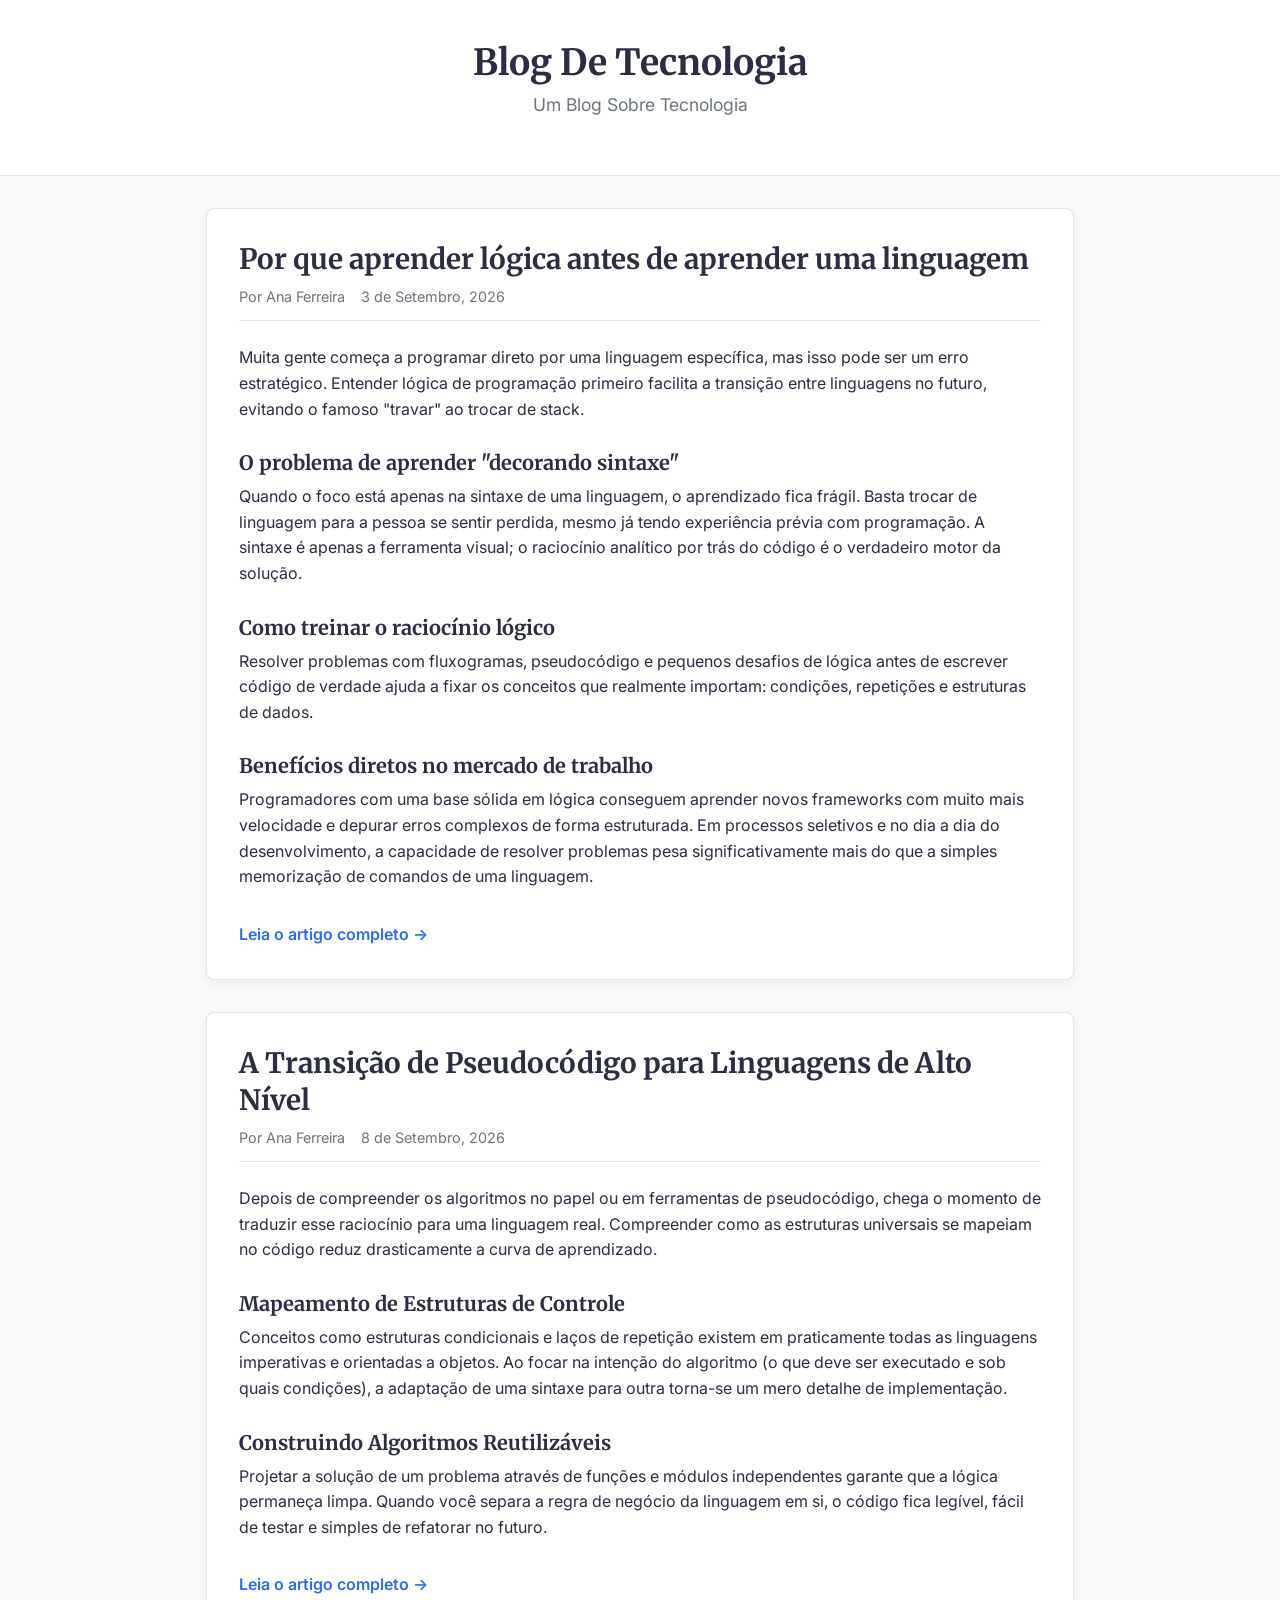
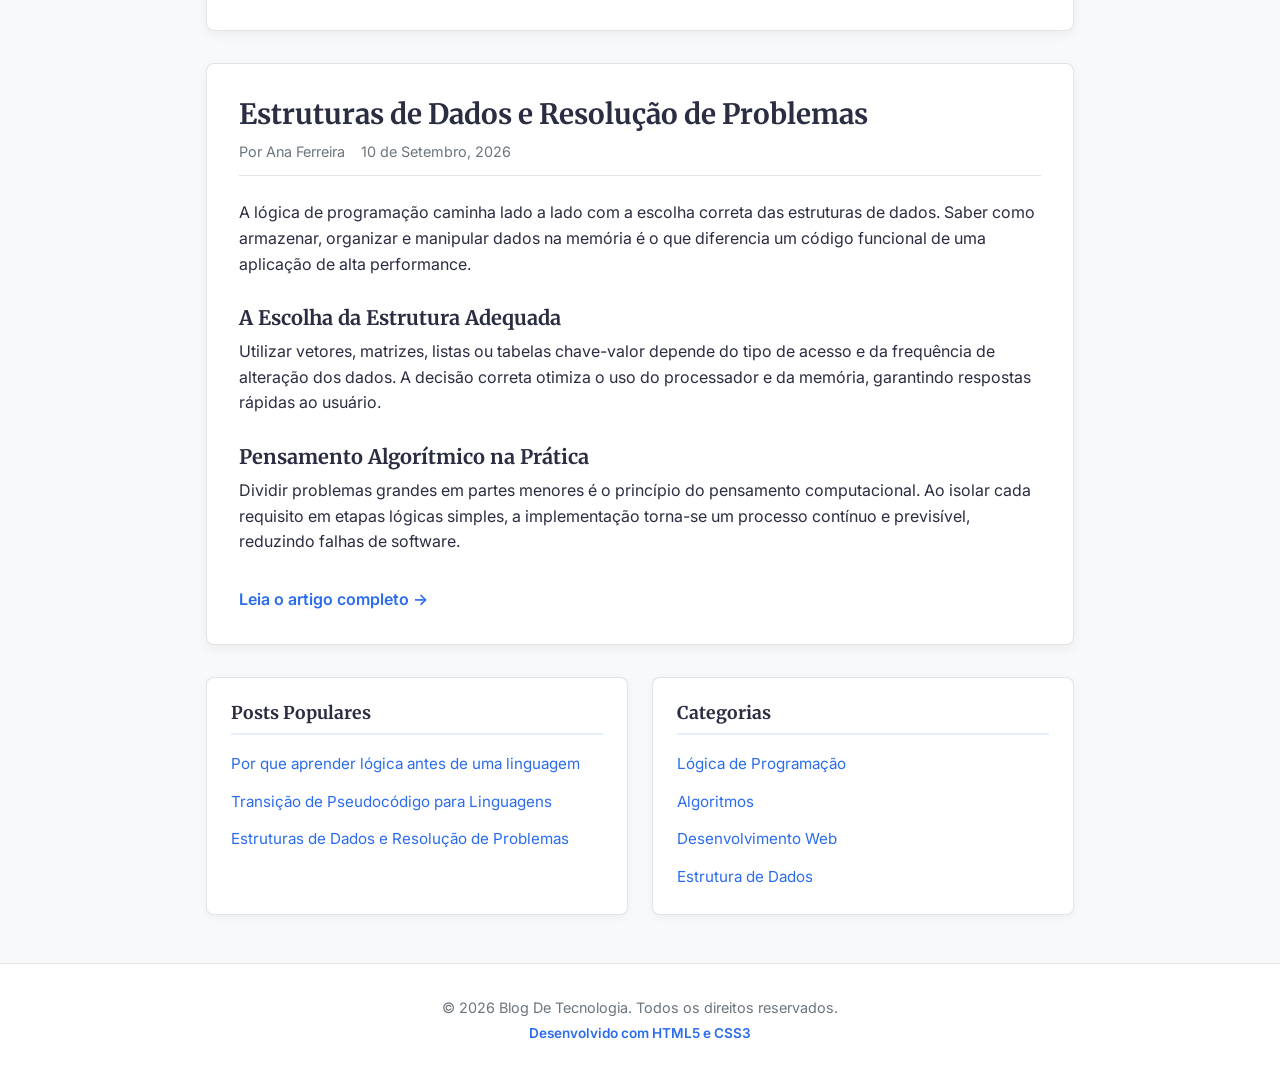
==== index.html @ 81cf6389 "Add files via upload" ====
<!DOCTYPE html>
<html lang="pt-BR">
<head>
  <meta charset="UTF-8">
  <meta name="viewport" content="width=device-width, initial-scale=1.0">
  <title>Blog De Tecnologia</title>
  
  <link rel="preconnect" href="https://fonts.googleapis.com">
  <link rel="preconnect" href="https://fonts.gstatic.com" crossorigin>
  <link href="https://fonts.googleapis.com/css2?family=Inter:wght@400;600&family=Merriweather:wght@700&display=swap" rel="stylesheet">
  
  <link rel="stylesheet" href="style.css">
</head>
<body>
  <header>
    <div class="container">
      <h1>Blog De Tecnologia</h1>
      <p class="tagline">Um Blog Sobre Tecnologia</p>
    </div>
  </header>

  <main>
    <div class="container">
      
      <article class="post">
        <h2>Por que aprender lógica antes de aprender uma linguagem</h2>
        <div class="post-meta">
          <span class="author">Por Ana Ferreira</span>
          <span class="date">3 de Setembro, 2026</span>
        </div>
        
        <p>
          Muita gente começa a programar direto por uma linguagem específica, mas isso pode
          ser um erro estratégico. Entender lógica de programação primeiro facilita a
          transição entre linguagens no futuro, evitando o famoso "travar" ao trocar de stack.
        </p>

        <h3>O problema de aprender "decorando sintaxe"</h3>
        <p>
          Quando o foco está apenas na sintaxe de uma linguagem, o aprendizado fica frágil.
          Basta trocar de linguagem para a pessoa se sentir perdida, mesmo já tendo
          experiência prévia com programação. A sintaxe é apenas a ferramenta visual; o raciocínio analítico por trás do código é o verdadeiro motor da solução.
        </p>

        <h3>Como treinar o raciocínio lógico</h3>
        <p>
          Resolver problemas com fluxogramas, pseudocódigo e pequenos desafios de lógica
          antes de escrever código de verdade ajuda a fixar os conceitos que realmente
          importam: condições, repetições e estruturas de dados.
        </p>

        <h3>Benefícios diretos no mercado de trabalho</h3>
        <p>
          Programadores com uma base sólida em lógica conseguem aprender novos frameworks com muito mais velocidade e depurar erros complexos de forma estruturada. Em processos seletivos e no dia a dia do desenvolvimento, a capacidade de resolver problemas pesa significativamente mais do que a simples memorização de comandos de uma linguagem.
        </p>

        <a href="#" class="leia-mais">Leia o artigo completo →</a>
      </article>

      <article class="post">
        <h2>A Transição de Pseudocódigo para Linguagens de Alto Nível</h2>
        <div class="post-meta">
          <span class="author">Por Ana Ferreira</span>
          <span class="date">8 de Setembro, 2026</span>
        </div>
        
        <p>
          Depois de compreender os algoritmos no papel ou em ferramentas de pseudocódigo, chega o momento de traduzir esse raciocínio para uma linguagem real. Compreender como as estruturas universais se mapeiam no código reduz drasticamente a curva de aprendizado.
        </p>

        <h3>Mapeamento de Estruturas de Controle</h3>
        <p>
          Conceitos como estruturas condicionais e laços de repetição existem em praticamente todas as linguagens imperativas e orientadas a objetos. Ao focar na intenção do algoritmo (o que deve ser executado e sob quais condições), a adaptação de uma sintaxe para outra torna-se um mero detalhe de implementação.
        </p>

        <h3>Construindo Algoritmos Reutilizáveis</h3>
        <p>
          Projetar a solução de um problema através de funções e módulos independentes garante que a lógica permaneça limpa. Quando você separa a regra de negócio da linguagem em si, o código fica legível, fácil de testar e simples de refatorar no futuro.
        </p>

        <a href="#" class="leia-mais">Leia o artigo completo →</a>
      </article>

      <article class="post">
        <h2>Estruturas de Dados e Resolução de Problemas</h2>
        <div class="post-meta">
          <span class="author">Por Ana Ferreira</span>
          <span class="date">10 de Setembro, 2026</span>
        </div>
        
        <p>
          A lógica de programação caminha lado a lado com a escolha correta das estruturas de dados. Saber como armazenar, organizar e manipular dados na memória é o que diferencia um código funcional de uma aplicação de alta performance.
        </p>

        <h3>A Escolha da Estrutura Adequada</h3>
        <p>
          Utilizar vetores, matrizes, listas ou tabelas chave-valor depende do tipo de acesso e da frequência de alteração dos dados. A decisão correta otimiza o uso do processador e da memória, garantindo respostas rápidas ao usuário.
        </p>

        <h3>Pensamento Algorítmico na Prática</h3>
        <p>
          Dividir problemas grandes em partes menores é o princípio do pensamento computacional. Ao isolar cada requisito em etapas lógicas simples, a implementação torna-se um processo contínuo e previsível, reduzindo falhas de software.
        </p>

        <a href="#" class="leia-mais">Leia o artigo completo →</a>
      </article>

    </div>
  </main>

  <aside class="sidebar">
    <div class="container">
      <div class="widget">
        <h4>Posts Populares</h4>
        <ul>
          <li><a href="#">Por que aprender lógica antes de uma linguagem</a></li>
          <li><a href="#">Transição de Pseudocódigo para Linguagens</a></li>
          <li><a href="#">Estruturas de Dados e Resolução de Problemas</a></li>
        </ul>
      </div>

      <div class="widget">
        <h4>Categorias</h4>
        <ul>
          <li><a href="#">Lógica de Programação</a></li>
          <li><a href="#">Algoritmos</a></li>
          <li><a href="#">Desenvolvimento Web</a></li>
          <li><a href="#">Estrutura de Dados</a></li>
        </ul>
      </div>
    </div>
  </aside>

  <footer>
    <div class="container">
      <p>&copy; 2026 Blog De Tecnologia. Todos os direitos reservados.</p>
      <p class="footer-credits">Desenvolvido com HTML5 e CSS3</p>
    </div>
  </footer>
</body>
</html>
---- style.css ----
:root {
  --color-text-main: #2b2d42;
  --color-text-muted: #6c757d;
  --color-bg-page: #f8f9fa;
  --color-bg-card: #ffffff;

  --color-border: rgba(33, 37, 41, 0.12);
  --color-shadow: rgba(0, 0, 0, 0.05);

  --color-accent: hsl(220, 85%, 55%);
  --color-accent-hover: hsl(220, 85%, 45%);
  --color-accent-light: hsl(220, 85%, 95%);
}

* {
  box-sizing: border-box;
  margin: 0;
  padding: 0;
}

body {
  background-color: var(--color-bg-page);
  color: var(--color-text-main);
  font-family: 'Inter', sans-serif;
  line-height: 1.6;
  display: flex;
  flex-direction: column;
  min-height: 100vh;
}

.container {
  max-width: 900px;
  margin: 0 auto;
  padding: 0 1rem;
}

h1, h2, h3, h4 {
  font-family: 'Merriweather', serif;
  color: var(--color-text-main);
  line-height: 1.3;
}

header {
  background-color: var(--color-bg-card);
  border-bottom: 1px solid var(--color-border);
  padding: 2.5rem 0;
  text-align: center;
  margin-bottom: 2rem;
}

h1 {
  font-size: 2.25rem;
  margin-bottom: 0.25rem;
}

.tagline {
  color: var(--color-text-muted);
  font-size: 1.1rem;
}

main {
  flex: 1;
  margin-bottom: 2rem;
}

main .container {
  display: flex;
  flex-direction: column;
  gap: 2rem;
}

.post {
  background-color: var(--color-bg-card);
  border: 1px solid var(--color-border);
  border-radius: 8px;
  padding: 2rem;
  box-shadow: 0 4px 12px var(--color-shadow);
}

h2 {
  font-size: 1.75rem;
  margin-bottom: 0.5rem;
}

.post-meta {
  display: flex;
  gap: 1rem;
  color: var(--color-text-muted);
  font-size: 0.9rem;
  margin-bottom: 1.5rem;
  border-bottom: 1px solid var(--color-border);
  padding-bottom: 0.75rem;
}

h3 {
  font-size: 1.25rem;
  margin-top: 1.75rem;
  margin-bottom: 0.5rem;
}

p {
  margin-bottom: 1rem;
  font-size: 1rem;
}

.leia-mais {
  display: inline-block;
  margin-top: 1rem;
  color: var(--color-accent);
  font-weight: 600;
  text-decoration: none;
  transition: color 0.2s ease;
}

.leia-mais:hover {
  color: var(--color-accent-hover);
  text-decoration: underline;
}

.sidebar {
  margin-bottom: 3rem;
}

.sidebar .container {
  display: grid;
  grid-template-columns: repeat(auto-fit, minmax(250px, 1fr));
  gap: 1.5rem;
}

.widget {
  background-color: var(--color-bg-card);
  border: 1px solid var(--color-border);
  border-radius: 8px;
  padding: 1.5rem;
  box-shadow: 0 2px 8px var(--color-shadow);
}

h4 {
  font-size: 1.1rem;
  margin-bottom: 1rem;
  border-bottom: 2px solid var(--color-accent-light);
  padding-bottom: 0.5rem;
}

.widget ul {
  list-style: none;
}

.widget li {
  margin-bottom: 0.75rem;
}

.widget li:last-child {
  margin-bottom: 0;
}

.widget a {
  color: var(--color-accent);
  text-decoration: none;
  font-size: 0.95rem;
  transition: color 0.2s ease;
}

.widget a:hover {
  color: var(--color-accent-hover);
  text-decoration: underline;
}

footer {
  background-color: var(--color-bg-card);
  border-top: 1px solid var(--color-border);
  padding: 2rem 0;
  text-align: center;
  margin-top: auto;
}

footer p {
  margin-bottom: 0.25rem;
  font-size: 0.9rem;
  color: var(--color-text-muted);
}

.footer-credits {
  font-size: 0.85rem;
  font-weight: 600;
  color: var(--color-accent);
}
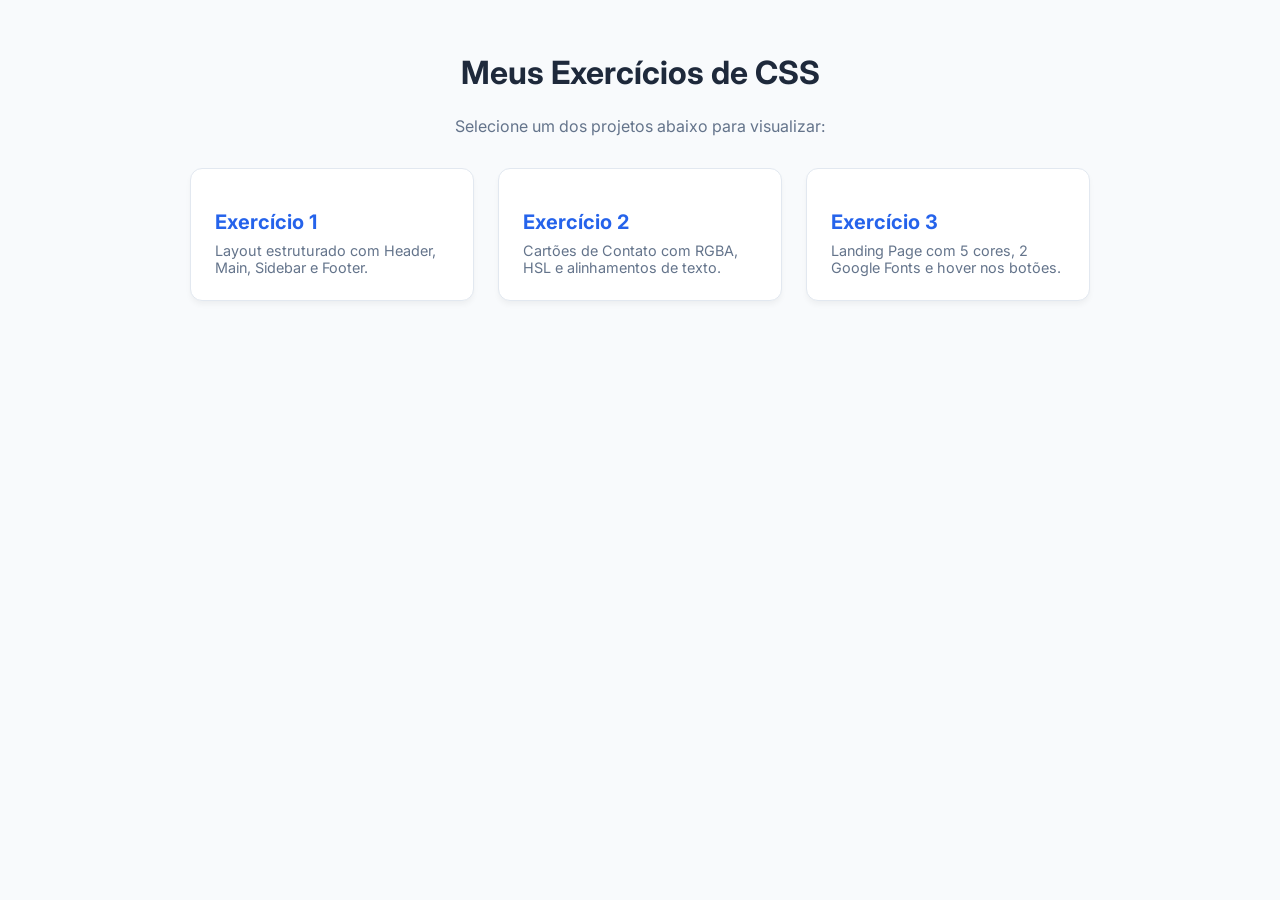
==== commit 43b021d4: "Add files via upload" ====
--- a/index.html
+++ b/index.html
@@ -3,139 +3,67 @@
 <head>
   <meta charset="UTF-8">
   <meta name="viewport" content="width=device-width, initial-scale=1.0">
-  <title>Blog De Tecnologia</title>
-  
-  <link rel="preconnect" href="https://fonts.googleapis.com">
-  <link rel="preconnect" href="https://fonts.gstatic.com" crossorigin>
-  <link href="https://fonts.googleapis.com/css2?family=Inter:wght@400;600&family=Merriweather:wght@700&display=swap" rel="stylesheet">
-  
-  <link rel="stylesheet" href="style.css">
+  <title>Exercícios de CSS</title>
+  <link href="https://fonts.googleapis.com/css2?family=Inter:wght@400;600;700&display=swap" rel="stylesheet">
+  <style>
+    body {
+      font-family: 'Inter', sans-serif;
+      background-color: #f8fafc;
+      color: #1e293b;
+      margin: 0;
+      padding: 2rem;
+      display: flex;
+      flex-direction: column;
+      align-items: center;
+    }
+    h1 { margin-bottom: 0.5rem; }
+    p { color: #64748b; margin-bottom: 2rem; }
+    .grid {
+      display: grid;
+      grid-template-columns: repeat(auto-fit, minmax(250px, 1fr));
+      gap: 1.5rem;
+      width: 100%;
+      max-width: 900px;
+    }
+    .card {
+      background: white;
+      border: 1px solid #e2e8f0;
+      border-radius: 12px;
+      padding: 1.5rem;
+      text-decoration: none;
+      color: inherit;
+      box-shadow: 0 4px 6px -1px rgba(0, 0, 0, 0.05);
+      transition: transform 0.2s, box-shadow 0.2s;
+    }
+    .card:hover {
+      transform: translateY(-4px);
+      box-shadow: 0 10px 15px -3px rgba(0, 0, 0, 0.1);
+    }
+    .card h2 { font-size: 1.25rem; color: #2563eb; margin-bottom: 0.5rem; }
+    .card p { font-size: 0.9rem; margin: 0; }
+  </style>
 </head>
 <body>
-  <header>
-    <div class="container">
-      <h1>Blog De Tecnologia</h1>
-      <p class="tagline">Um Blog Sobre Tecnologia</p>
-    </div>
-  </header>
 
-  <main>
-    <div class="container">
-      
-      <article class="post">
-        <h2>Por que aprender lógica antes de aprender uma linguagem</h2>
-        <div class="post-meta">
-          <span class="author">Por Ana Ferreira</span>
-          <span class="date">3 de Setembro, 2026</span>
-        </div>
-        
-        <p>
-          Muita gente começa a programar direto por uma linguagem específica, mas isso pode
-          ser um erro estratégico. Entender lógica de programação primeiro facilita a
-          transição entre linguagens no futuro, evitando o famoso "travar" ao trocar de stack.
-        </p>
+  <h1>Meus Exercícios de CSS</h1>
+  <p>Selecione um dos projetos abaixo para visualizar:</p>
 
-        <h3>O problema de aprender "decorando sintaxe"</h3>
-        <p>
-          Quando o foco está apenas na sintaxe de uma linguagem, o aprendizado fica frágil.
-          Basta trocar de linguagem para a pessoa se sentir perdida, mesmo já tendo
-          experiência prévia com programação. A sintaxe é apenas a ferramenta visual; o raciocínio analítico por trás do código é o verdadeiro motor da solução.
-        </p>
+  <div class="grid">
+    <a href="./Blog/blog.html" class="card">
+      <h2>Exercício 1</h2>
+      <p>Layout estruturado com Header, Main, Sidebar e Footer.</p>
+    </a>
 
-        <h3>Como treinar o raciocínio lógico</h3>
-        <p>
-          Resolver problemas com fluxogramas, pseudocódigo e pequenos desafios de lógica
-          antes de escrever código de verdade ajuda a fixar os conceitos que realmente
-          importam: condições, repetições e estruturas de dados.
-        </p>
+    <a href="./Cartao/cartao.html" class="card">
+      <h2>Exercício 2</h2>
+      <p>Cartões de Contato com RGBA, HSL e alinhamentos de texto.</p>
+    </a>
 
-        <h3>Benefícios diretos no mercado de trabalho</h3>
-        <p>
-          Programadores com uma base sólida em lógica conseguem aprender novos frameworks com muito mais velocidade e depurar erros complexos de forma estruturada. Em processos seletivos e no dia a dia do desenvolvimento, a capacidade de resolver problemas pesa significativamente mais do que a simples memorização de comandos de uma linguagem.
-        </p>
+    <a href="./Landing Page/page.html" class="card">
+      <h2>Exercício 3</h2>
+      <p>Landing Page com 5 cores, 2 Google Fonts e hover nos botões.</p>
+    </a>
+  </div>
 
-        <a href="#" class="leia-mais">Leia o artigo completo →</a>
-      </article>
-
-      <article class="post">
-        <h2>A Transição de Pseudocódigo para Linguagens de Alto Nível</h2>
-        <div class="post-meta">
-          <span class="author">Por Ana Ferreira</span>
-          <span class="date">8 de Setembro, 2026</span>
-        </div>
-        
-        <p>
-          Depois de compreender os algoritmos no papel ou em ferramentas de pseudocódigo, chega o momento de traduzir esse raciocínio para uma linguagem real. Compreender como as estruturas universais se mapeiam no código reduz drasticamente a curva de aprendizado.
-        </p>
-
-        <h3>Mapeamento de Estruturas de Controle</h3>
-        <p>
-          Conceitos como estruturas condicionais e laços de repetição existem em praticamente todas as linguagens imperativas e orientadas a objetos. Ao focar na intenção do algoritmo (o que deve ser executado e sob quais condições), a adaptação de uma sintaxe para outra torna-se um mero detalhe de implementação.
-        </p>
-
-        <h3>Construindo Algoritmos Reutilizáveis</h3>
-        <p>
-          Projetar a solução de um problema através de funções e módulos independentes garante que a lógica permaneça limpa. Quando você separa a regra de negócio da linguagem em si, o código fica legível, fácil de testar e simples de refatorar no futuro.
-        </p>
-
-        <a href="#" class="leia-mais">Leia o artigo completo →</a>
-      </article>
-
-      <article class="post">
-        <h2>Estruturas de Dados e Resolução de Problemas</h2>
-        <div class="post-meta">
-          <span class="author">Por Ana Ferreira</span>
-          <span class="date">10 de Setembro, 2026</span>
-        </div>
-        
-        <p>
-          A lógica de programação caminha lado a lado com a escolha correta das estruturas de dados. Saber como armazenar, organizar e manipular dados na memória é o que diferencia um código funcional de uma aplicação de alta performance.
-        </p>
-
-        <h3>A Escolha da Estrutura Adequada</h3>
-        <p>
-          Utilizar vetores, matrizes, listas ou tabelas chave-valor depende do tipo de acesso e da frequência de alteração dos dados. A decisão correta otimiza o uso do processador e da memória, garantindo respostas rápidas ao usuário.
-        </p>
-
-        <h3>Pensamento Algorítmico na Prática</h3>
-        <p>
-          Dividir problemas grandes em partes menores é o princípio do pensamento computacional. Ao isolar cada requisito em etapas lógicas simples, a implementação torna-se um processo contínuo e previsível, reduzindo falhas de software.
-        </p>
-
-        <a href="#" class="leia-mais">Leia o artigo completo →</a>
-      </article>
-
-    </div>
-  </main>
-
-  <aside class="sidebar">
-    <div class="container">
-      <div class="widget">
-        <h4>Posts Populares</h4>
-        <ul>
-          <li><a href="#">Por que aprender lógica antes de uma linguagem</a></li>
-          <li><a href="#">Transição de Pseudocódigo para Linguagens</a></li>
-          <li><a href="#">Estruturas de Dados e Resolução de Problemas</a></li>
-        </ul>
-      </div>
-
-      <div class="widget">
-        <h4>Categorias</h4>
-        <ul>
-          <li><a href="#">Lógica de Programação</a></li>
-          <li><a href="#">Algoritmos</a></li>
-          <li><a href="#">Desenvolvimento Web</a></li>
-          <li><a href="#">Estrutura de Dados</a></li>
-        </ul>
-      </div>
-    </div>
-  </aside>
-
-  <footer>
-    <div class="container">
-      <p>&copy; 2026 Blog De Tecnologia. Todos os direitos reservados.</p>
-      <p class="footer-credits">Desenvolvido com HTML5 e CSS3</p>
-    </div>
-  </footer>
 </body>
 </html>
